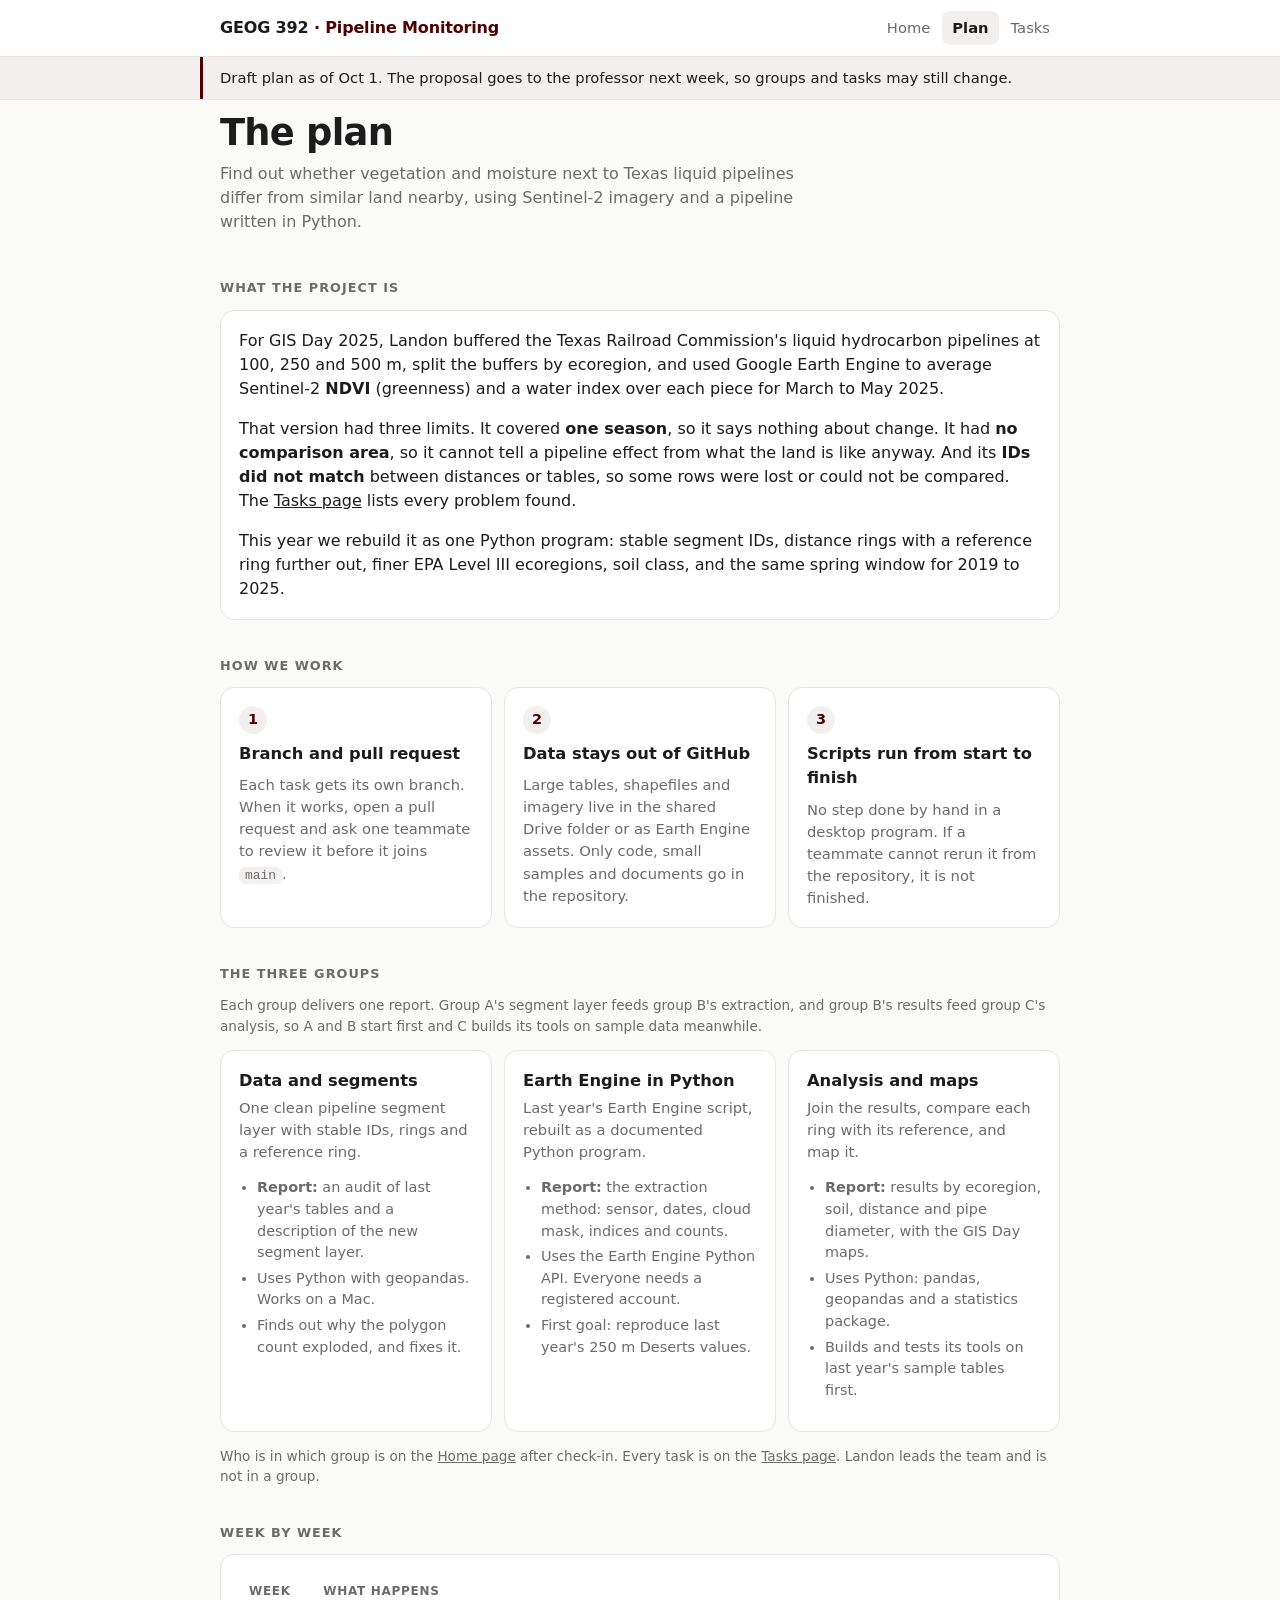
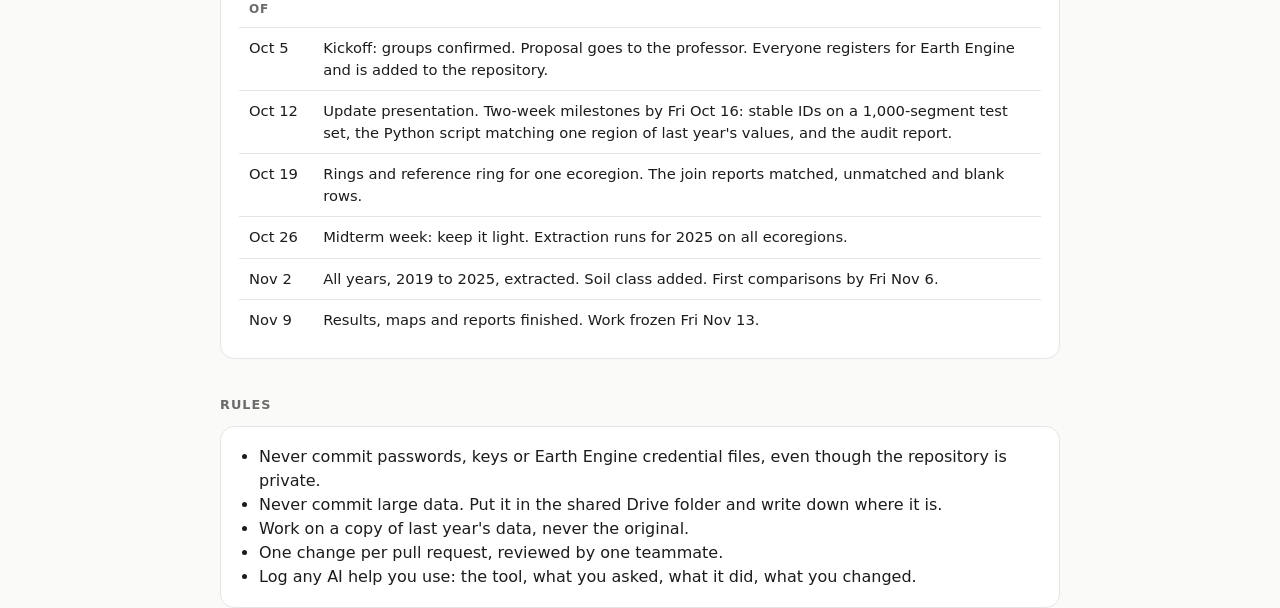
==== plan/index.html @ 5f4e8bbb "Start the pipeline monitoring project Team dashboard carried over from the routing project and rewri" ====
<!doctype html>
<html lang="en">
<head>
<meta charset="utf-8">
<meta name="viewport" content="width=device-width, initial-scale=1">
<meta name="robots" content="noindex">
<title>Plan · GEOG 392 Pipeline Monitoring</title>
<link rel="stylesheet" href="../assets/site.css">
</head>
<body>
<header class="top" id="top"></header>
<main class="wrap">

  <div class="hero">
    <h1>The plan</h1>
    <p>Find out whether vegetation and moisture next to Texas liquid pipelines differ from similar land nearby, using Sentinel-2 imagery and a pipeline written in Python.</p>
  </div>

  <h2>What the project is</h2>
  <div class="card">
    <p style="margin-top:0">For GIS Day 2025, Landon buffered the Texas Railroad Commission's liquid hydrocarbon pipelines at 100, 250 and 500 m, split the buffers by ecoregion, and used Google Earth Engine to average Sentinel-2 <b>NDVI</b> (greenness) and a water index over each piece for March to May 2025.</p>
    <p>That version had three limits. It covered <b>one season</b>, so it says nothing about change. It had <b>no comparison area</b>, so it cannot tell a pipeline effect from what the land is like anyway. And its <b>IDs did not match</b> between distances or tables, so some rows were lost or could not be compared. The <a href="../tasks/">Tasks page</a> lists every problem found.</p>
    <p style="margin-bottom:0">This year we rebuild it as one Python program: stable segment IDs, distance rings with a reference ring further out, finer EPA Level III ecoregions, soil class, and the same spring window for 2019 to 2025.</p>
  </div>

  <h2>How we work</h2>
  <div class="steps">
    <div class="card step">
      <div class="n">1</div>
      <h3>Branch and pull request</h3>
      <p>Each task gets its own branch. When it works, open a pull request and ask one teammate to review it before it joins <code>main</code>.</p>
    </div>
    <div class="card step">
      <div class="n">2</div>
      <h3>Data stays out of GitHub</h3>
      <p>Large tables, shapefiles and imagery live in the shared Drive folder or as Earth Engine assets. Only code, small samples and documents go in the repository.</p>
    </div>
    <div class="card step">
      <div class="n">3</div>
      <h3>Scripts run from start to finish</h3>
      <p>No step done by hand in a desktop program. If a teammate cannot rerun it from the repository, it is not finished.</p>
    </div>
  </div>

  <h2>The three groups</h2>
  <p class="small" style="margin-top:0">Each group delivers one report. Group A's segment layer feeds group B's extraction, and group B's results feed group C's analysis, so A and B start first and C builds its tools on sample data meanwhile.</p>
  <div class="steps">
    <div class="card group">
      <h3>Data and segments</h3>
      <p>One clean pipeline segment layer with stable IDs, rings and a reference ring.</p>
      <ul>
        <li><b>Report:</b> an audit of last year's tables and a description of the new segment layer.</li>
        <li>Uses Python with geopandas. Works on a Mac.</li>
        <li>Finds out why the polygon count exploded, and fixes it.</li>
      </ul>
    </div>
    <div class="card group">
      <h3>Earth Engine in Python</h3>
      <p>Last year's Earth Engine script, rebuilt as a documented Python program.</p>
      <ul>
        <li><b>Report:</b> the extraction method: sensor, dates, cloud mask, indices and counts.</li>
        <li>Uses the Earth Engine Python API. Everyone needs a registered account.</li>
        <li>First goal: reproduce last year's 250 m Deserts values.</li>
      </ul>
    </div>
    <div class="card group">
      <h3>Analysis and maps</h3>
      <p>Join the results, compare each ring with its reference, and map it.</p>
      <ul>
        <li><b>Report:</b> results by ecoregion, soil, distance and pipe diameter, with the GIS Day maps.</li>
        <li>Uses Python: pandas, geopandas and a statistics package.</li>
        <li>Builds and tests its tools on last year's sample tables first.</li>
      </ul>
    </div>
  </div>
  <p class="small">Who is in which group is on the <a href="../">Home page</a> after check-in. Every task is on the <a href="../tasks/">Tasks page</a>. Landon leads the team and is not in a group.</p>

  <h2>Week by week</h2>
  <div class="card scroll"><table>
    <thead><tr><th>Week of</th><th>What happens</th></tr></thead>
    <tbody>
      <tr><td>Oct 5</td><td>Kickoff: groups confirmed. Proposal goes to the professor. Everyone registers for Earth Engine and is added to the repository.</td></tr>
      <tr><td>Oct 12</td><td>Update presentation. Two-week milestones by Fri Oct 16: stable IDs on a 1,000-segment test set, the Python script matching one region of last year's values, and the audit report.</td></tr>
      <tr><td>Oct 19</td><td>Rings and reference ring for one ecoregion. The join reports matched, unmatched and blank rows.</td></tr>
      <tr><td>Oct 26</td><td>Midterm week: keep it light. Extraction runs for 2025 on all ecoregions.</td></tr>
      <tr><td>Nov 2</td><td>All years, 2019 to 2025, extracted. Soil class added. First comparisons by Fri Nov 6.</td></tr>
      <tr><td>Nov 9</td><td>Results, maps and reports finished. Work frozen Fri Nov 13.</td></tr>
    </tbody>
  </table></div>

  <h2>Rules</h2>
  <div class="card">
    <ul style="margin:0;padding-left:20px">
      <li>Never commit passwords, keys or Earth Engine credential files, even though the repository is private.</li>
      <li>Never commit large data. Put it in the shared Drive folder and write down where it is.</li>
      <li>Work on a copy of last year's data, never the original.</li>
      <li>One change per pull request, reviewed by one teammate.</li>
      <li>Log any AI help you use: the tool, what you asked, what it did, what you changed.</li>
    </ul>
  </div>

</main>
<script src="../assets/site.js"></script>
<script>topBar('plan', '../');</script>
</body>
</html>
---- assets/site.css ----
:root {
  --accent: #500000; --bg: #fafaf9; --card: #ffffff; --ink: #1c1c1c; --quiet: #6b6b6b; --line: #e7e5e4;
  --good: #1a7f37; --warn: #9a6700; --bad: #b42318; --soft: #f3efee;
}
@media (prefers-color-scheme: dark) {
  :root { --accent: #e3a5a5; --bg: #121212; --card: #1c1c1c; --ink: #f0f0f0; --quiet: #a3a3a3; --line: #2e2e2e;
    --good: #4ac26b; --warn: #d4a72c; --bad: #ff7b72; --soft: #241c1c; }
}
* { box-sizing: border-box; }
body { margin: 0; background: var(--bg); color: var(--ink); line-height: 1.5;
  font-family: Inter, system-ui, -apple-system, "Segoe UI", Roboto, sans-serif; -webkit-font-smoothing: antialiased; }
a { color: inherit; }
.wrap { max-width: 880px; margin: 0 auto; padding: 0 20px; }

/* Top bar */
.top { border-bottom: 1px solid var(--line); background: var(--card); }
.top .wrap { display: flex; align-items: center; justify-content: space-between; gap: 4px 12px; min-height: 56px; flex-wrap: wrap; padding-top: 8px; padding-bottom: 8px; }
.brand { font-weight: 700; text-decoration: none; letter-spacing: -0.01em; }
.brand span { color: var(--accent); }
nav { display: flex; gap: 2px; flex-wrap: wrap; }
nav a { text-decoration: none; color: var(--quiet); padding: 6px 10px; border-radius: 8px; font-size: 0.92rem; }
nav a:hover { background: var(--soft); color: var(--ink); }
nav a.on { color: var(--ink); font-weight: 600; background: var(--soft); }

.notice { background: var(--soft); border-bottom: 1px solid var(--line); font-size: 0.92rem; }
.notice .wrap { padding-top: 10px; padding-bottom: 10px; border-left: 3px solid var(--accent); padding-left: 17px; }

/* Sections */
main { padding: 28px 0 48px; }
.hero { padding: 12px 0 8px; }
.hero h1 { font-size: clamp(1.7rem, 4vw, 2.3rem); line-height: 1.15; letter-spacing: -0.02em; margin: 0 0 8px; }
.hero h1 em { font-style: normal; color: var(--accent); }
.hero p { color: var(--quiet); margin: 0; max-width: 60ch; }
h2 { font-size: 0.8rem; text-transform: uppercase; letter-spacing: 0.08em; color: var(--quiet); margin: 36px 0 12px; font-weight: 600; }
.card { background: var(--card); border: 1px solid var(--line); border-radius: 14px; padding: 18px; }
.small { color: var(--quiet); font-size: 0.85rem; }

/* Meetings */
.meets { display: grid; gap: 14px; }
.meet { display: flex; align-items: center; justify-content: space-between; gap: 12px 16px; flex-wrap: wrap; }
.meet + .meet { border-top: 1px solid var(--line); padding-top: 14px; }
.meet h3 { margin: 0; font-size: 1.02rem; }
.meet p { margin: 0; color: var(--quiet); font-size: 0.92rem; }

/* Steps */
.steps { display: grid; gap: 12px; grid-template-columns: repeat(auto-fit, minmax(230px, 1fr)); }
.step { display: flex; flex-direction: column; gap: 8px; }
.step .n { width: 28px; height: 28px; border-radius: 50%; background: var(--soft); color: var(--accent); font-weight: 700;
  display: grid; place-items: center; font-size: 0.9rem; }
.step h3 { margin: 0; font-size: 1.02rem; }
.step p { margin: 0; color: var(--quiet); font-size: 0.92rem; flex: 1; }
.btn { display: inline-block; text-align: center; text-decoration: none; font-weight: 600; font-size: 0.92rem;
  padding: 9px 14px; border-radius: 10px; border: 1px solid var(--line); background: var(--card); }
.btn:hover { border-color: var(--accent); }
.btn.primary { background: var(--accent); border-color: var(--accent); color: var(--card); }

/* People */
.people { display: grid; gap: 10px; grid-template-columns: minmax(0, 1fr); }
.person { display: flex; align-items: center; gap: 12px; }
.person img { width: 40px; height: 40px; border-radius: 50%; border: 1px solid var(--line); background: var(--soft); }
.person .who { min-width: 0; flex: 1; }
.person .who b { display: block; }
.person .who span { color: var(--quiet); font-size: 0.88rem; display: block; overflow: hidden; text-overflow: ellipsis; white-space: nowrap; }
.pill { display: inline-block; padding: 2px 10px; border-radius: 999px; font-size: 0.78rem; font-weight: 600; white-space: nowrap;
  background: var(--soft); color: var(--quiet); }
.pill.good { color: var(--good); } .pill.warn { color: var(--warn); } .pill.bad { color: var(--bad); }

/* Group cards on the home page and task lists on the Tasks page */
.group h3, .list h3 { margin: 0 0 4px; font-size: 1.02rem; }
.group > p { margin: 0 0 14px; color: var(--quiet); font-size: 0.92rem; }
.group > p.report a, .group li a { color: var(--accent); }
.group ul { margin: 0 0 12px; padding-left: 18px; color: var(--quiet); font-size: 0.9rem; }
.group li { margin-bottom: 4px; }
.extra { margin-top: 12px; }
.list { margin-bottom: 12px; }

/* Timeline */
.tl { list-style: none; margin: 0; padding: 0; }
.tl li { display: grid; grid-template-columns: 14px 110px 1fr; gap: 10px; align-items: center; padding: 7px 0; font-size: 0.95rem; }
.tl i { width: 10px; height: 10px; border-radius: 50%; background: var(--line); justify-self: center; }
.tl time { color: var(--quiet); font-variant-numeric: tabular-nums; }
.tl .past { color: var(--quiet); } .tl .past i { background: var(--good); }
.tl .now { font-weight: 700; } .tl .now i { background: var(--accent); box-shadow: 0 0 0 4px var(--soft); } .tl .now time { color: var(--accent); }

/* Tables on the deeper pages */
.scroll { overflow-x: auto; }
table { width: 100%; border-collapse: collapse; font-size: 0.92rem; }
th, td { text-align: left; padding: 9px 10px; border-bottom: 1px solid var(--line); vertical-align: top; }
th { color: var(--quiet); font-size: 0.75rem; text-transform: uppercase; letter-spacing: 0.06em; font-weight: 600; }
tr:last-child td { border-bottom: 0; }
td a { color: var(--accent); }
code { background: var(--soft); padding: 1px 6px; border-radius: 6px; font-size: 0.88em; }
.stats { display: grid; grid-template-columns: repeat(auto-fit, minmax(140px, 1fr)); gap: 12px; }
.stats b { display: block; font-size: 1.7rem; letter-spacing: -0.02em; }
footer { color: var(--quiet); font-size: 0.8rem; padding: 0 0 36px; }
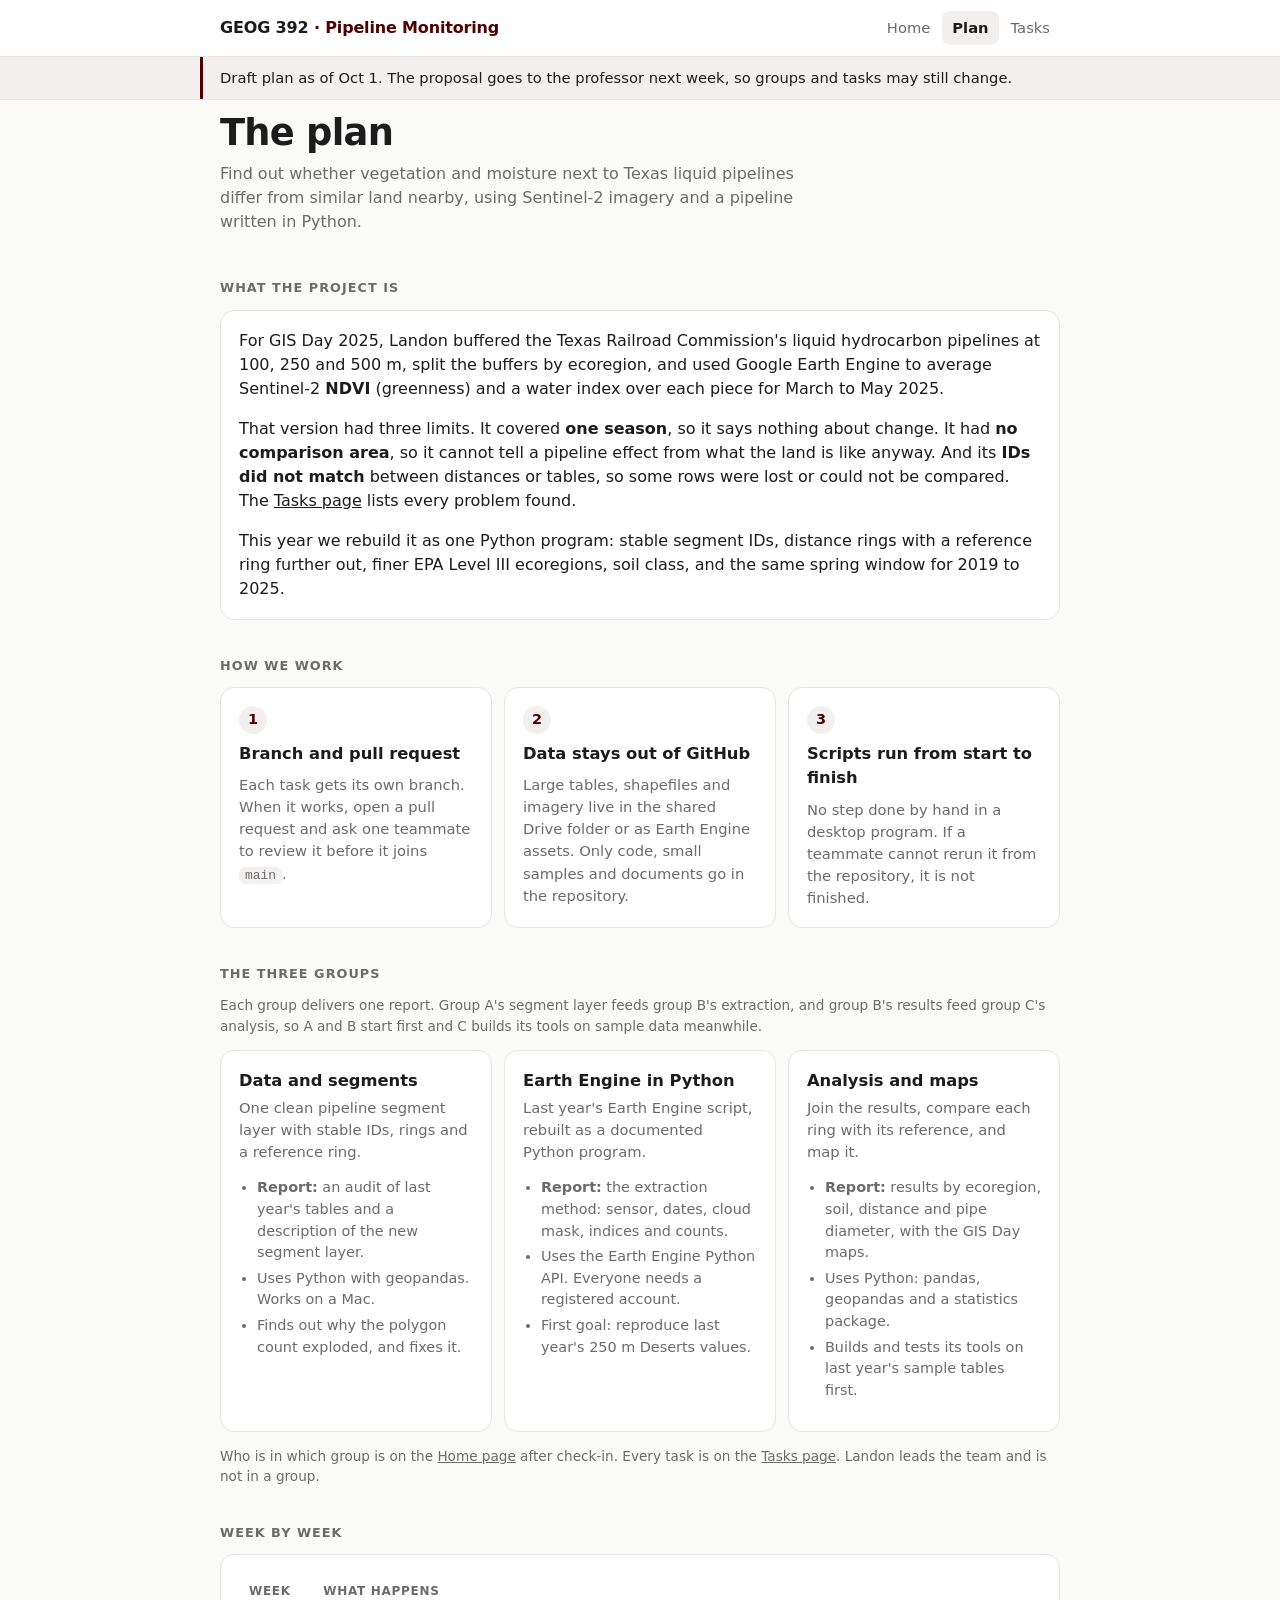
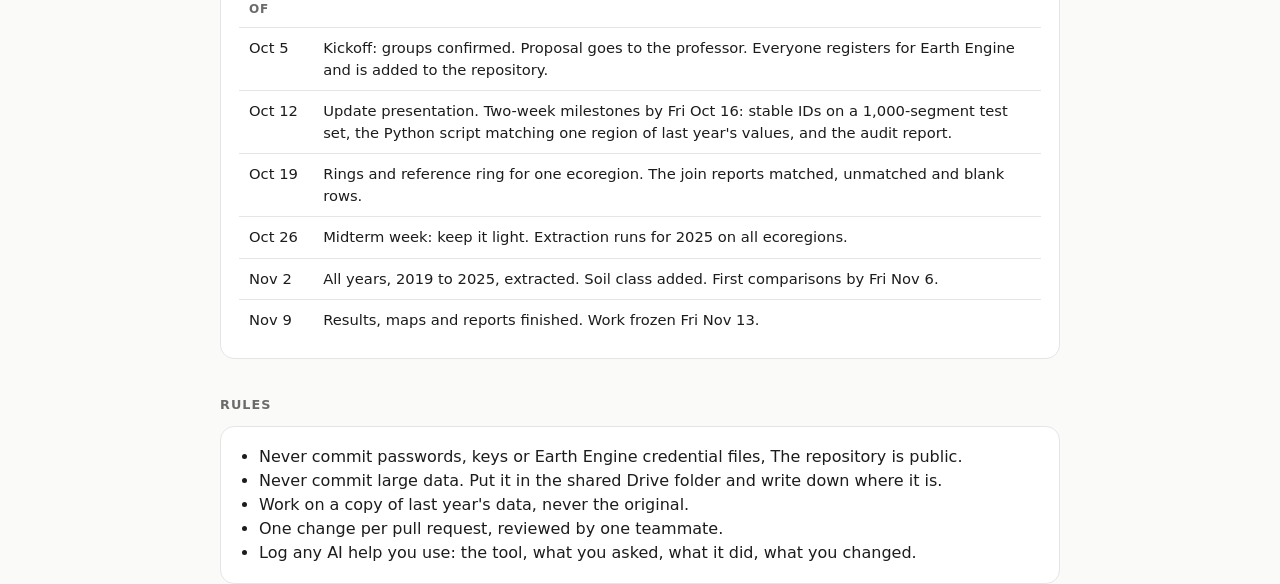
==== commit a7d31207: "Say the repository and dashboard are public The repository went public so GitHub Pages can publish t" ====
--- a/plan/index.html
+++ b/plan/index.html
@@ -91,7 +91,7 @@
   <h2>Rules</h2>
   <div class="card">
     <ul style="margin:0;padding-left:20px">
-      <li>Never commit passwords, keys or Earth Engine credential files, even though the repository is private.</li>
+      <li>Never commit passwords, keys or Earth Engine credential files, The repository is public.</li>
       <li>Never commit large data. Put it in the shared Drive folder and write down where it is.</li>
       <li>Work on a copy of last year's data, never the original.</li>
       <li>One change per pull request, reviewed by one teammate.</li>
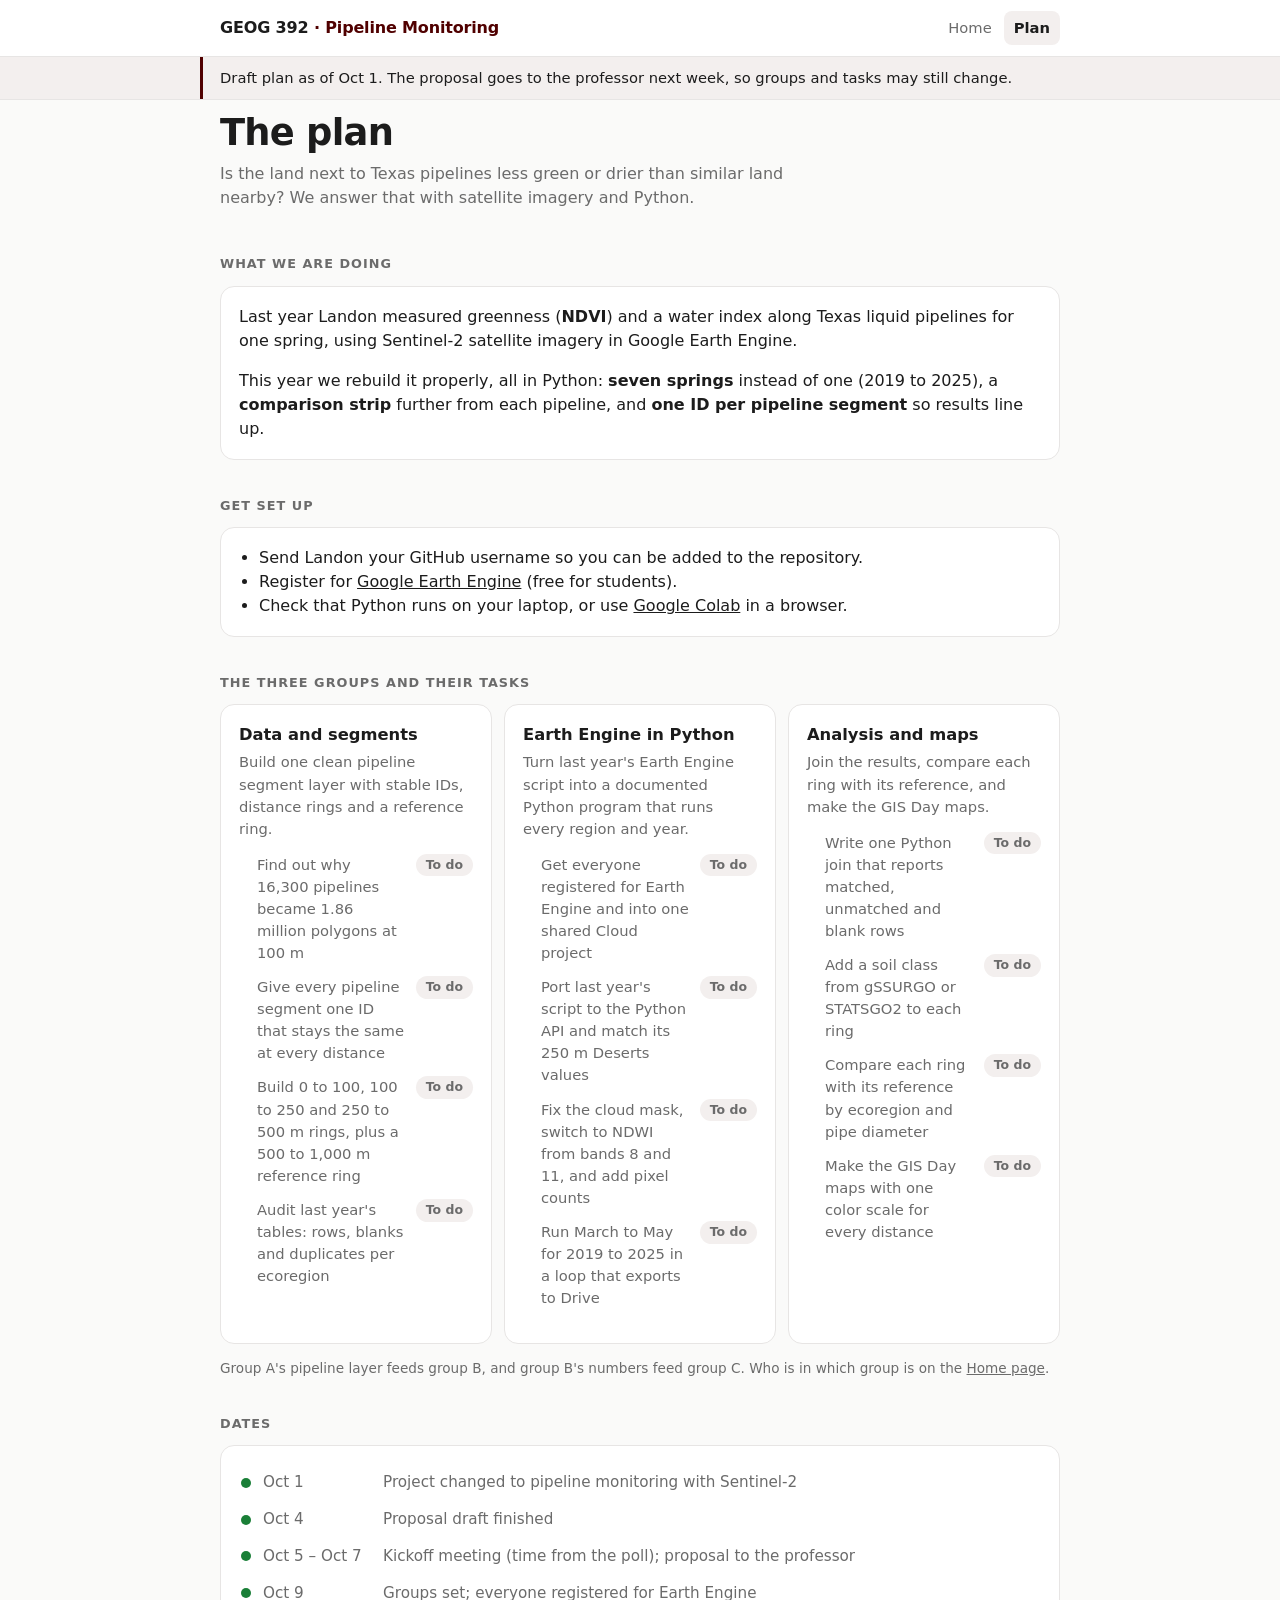
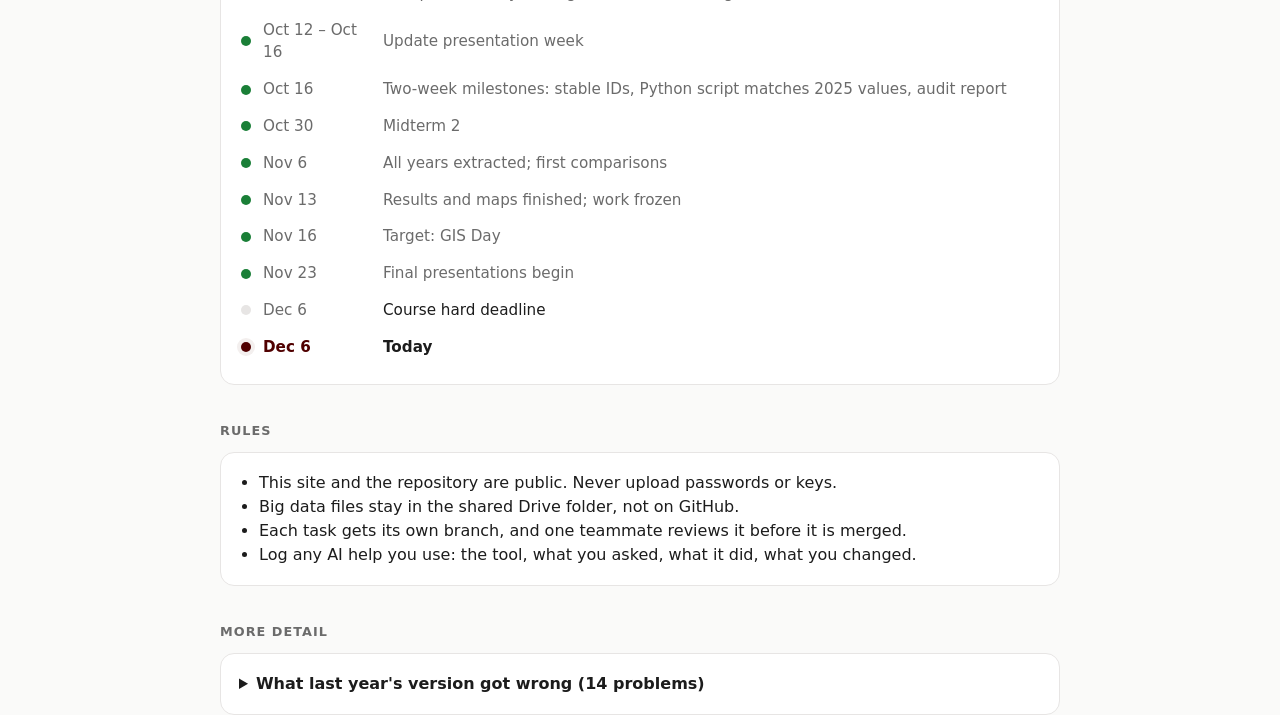
==== commit 20b18ec1: "Simplify the dashboard to two pages: Home and Plan Home shows only what to do now: vote, three steps" ====
--- a/plan/index.html
+++ b/plan/index.html
@@ -13,94 +13,78 @@
 
   <div class="hero">
     <h1>The plan</h1>
-    <p>Find out whether vegetation and moisture next to Texas liquid pipelines differ from similar land nearby, using Sentinel-2 imagery and a pipeline written in Python.</p>
+    <p>Is the land next to Texas pipelines less green or drier than similar land nearby? We answer that with satellite imagery and Python.</p>
   </div>
 
-  <h2>What the project is</h2>
+  <h2>What we are doing</h2>
   <div class="card">
-    <p style="margin-top:0">For GIS Day 2025, Landon buffered the Texas Railroad Commission's liquid hydrocarbon pipelines at 100, 250 and 500 m, split the buffers by ecoregion, and used Google Earth Engine to average Sentinel-2 <b>NDVI</b> (greenness) and a water index over each piece for March to May 2025.</p>
-    <p>That version had three limits. It covered <b>one season</b>, so it says nothing about change. It had <b>no comparison area</b>, so it cannot tell a pipeline effect from what the land is like anyway. And its <b>IDs did not match</b> between distances or tables, so some rows were lost or could not be compared. The <a href="../tasks/">Tasks page</a> lists every problem found.</p>
-    <p style="margin-bottom:0">This year we rebuild it as one Python program: stable segment IDs, distance rings with a reference ring further out, finer EPA Level III ecoregions, soil class, and the same spring window for 2019 to 2025.</p>
+    <p style="margin-top:0">Last year Landon measured greenness (<b>NDVI</b>) and a water index along Texas liquid pipelines for one spring, using Sentinel-2 satellite imagery in Google Earth Engine.</p>
+    <p style="margin-bottom:0">This year we rebuild it properly, all in Python: <b>seven springs</b> instead of one (2019 to 2025), a <b>comparison strip</b> further from each pipeline, and <b>one ID per pipeline segment</b> so results line up.</p>
   </div>
 
-  <h2>How we work</h2>
-  <div class="steps">
-    <div class="card step">
-      <div class="n">1</div>
-      <h3>Branch and pull request</h3>
-      <p>Each task gets its own branch. When it works, open a pull request and ask one teammate to review it before it joins <code>main</code>.</p>
-    </div>
-    <div class="card step">
-      <div class="n">2</div>
-      <h3>Data stays out of GitHub</h3>
-      <p>Large tables, shapefiles and imagery live in the shared Drive folder or as Earth Engine assets. Only code, small samples and documents go in the repository.</p>
-    </div>
-    <div class="card step">
-      <div class="n">3</div>
-      <h3>Scripts run from start to finish</h3>
-      <p>No step done by hand in a desktop program. If a teammate cannot rerun it from the repository, it is not finished.</p>
-    </div>
+  <h2>Get set up</h2>
+  <div class="card">
+    <ul style="margin:0;padding-left:20px">
+      <li>Send Landon your GitHub username so you can be added to the repository.</li>
+      <li>Register for <a href="https://earthengine.google.com/noncommercial/">Google Earth Engine</a> (free for students).</li>
+      <li>Check that Python runs on your laptop, or use <a href="https://colab.research.google.com/">Google Colab</a> in a browser.</li>
+    </ul>
   </div>
 
-  <h2>The three groups</h2>
-  <p class="small" style="margin-top:0">Each group delivers one report. Group A's segment layer feeds group B's extraction, and group B's results feed group C's analysis, so A and B start first and C builds its tools on sample data meanwhile.</p>
-  <div class="steps">
-    <div class="card group">
-      <h3>Data and segments</h3>
-      <p>One clean pipeline segment layer with stable IDs, rings and a reference ring.</p>
-      <ul>
-        <li><b>Report:</b> an audit of last year's tables and a description of the new segment layer.</li>
-        <li>Uses Python with geopandas. Works on a Mac.</li>
-        <li>Finds out why the polygon count exploded, and fixes it.</li>
-      </ul>
-    </div>
-    <div class="card group">
-      <h3>Earth Engine in Python</h3>
-      <p>Last year's Earth Engine script, rebuilt as a documented Python program.</p>
-      <ul>
-        <li><b>Report:</b> the extraction method: sensor, dates, cloud mask, indices and counts.</li>
-        <li>Uses the Earth Engine Python API. Everyone needs a registered account.</li>
-        <li>First goal: reproduce last year's 250 m Deserts values.</li>
-      </ul>
-    </div>
-    <div class="card group">
-      <h3>Analysis and maps</h3>
-      <p>Join the results, compare each ring with its reference, and map it.</p>
-      <ul>
-        <li><b>Report:</b> results by ecoregion, soil, distance and pipe diameter, with the GIS Day maps.</li>
-        <li>Uses Python: pandas, geopandas and a statistics package.</li>
-        <li>Builds and tests its tools on last year's sample tables first.</li>
-      </ul>
-    </div>
-  </div>
-  <p class="small">Who is in which group is on the <a href="../">Home page</a> after check-in. Every task is on the <a href="../tasks/">Tasks page</a>. Landon leads the team and is not in a group.</p>
+  <h2 id="tasks">The three groups and their tasks</h2>
+  <div class="steps" id="groups"></div>
+  <p class="small">Group A's pipeline layer feeds group B, and group B's numbers feed group C. Who is in which group is on the <a href="../">Home page</a>.</p>
 
-  <h2>Week by week</h2>
-  <div class="card scroll"><table>
-    <thead><tr><th>Week of</th><th>What happens</th></tr></thead>
-    <tbody>
-      <tr><td>Oct 5</td><td>Kickoff: groups confirmed. Proposal goes to the professor. Everyone registers for Earth Engine and is added to the repository.</td></tr>
-      <tr><td>Oct 12</td><td>Update presentation. Two-week milestones by Fri Oct 16: stable IDs on a 1,000-segment test set, the Python script matching one region of last year's values, and the audit report.</td></tr>
-      <tr><td>Oct 19</td><td>Rings and reference ring for one ecoregion. The join reports matched, unmatched and blank rows.</td></tr>
-      <tr><td>Oct 26</td><td>Midterm week: keep it light. Extraction runs for 2025 on all ecoregions.</td></tr>
-      <tr><td>Nov 2</td><td>All years, 2019 to 2025, extracted. Soil class added. First comparisons by Fri Nov 6.</td></tr>
-      <tr><td>Nov 9</td><td>Results, maps and reports finished. Work frozen Fri Nov 13.</td></tr>
-    </tbody>
-  </table></div>
+  <h2>Dates</h2>
+  <div class="card"><ul class="tl" id="timeline"></ul></div>
 
   <h2>Rules</h2>
   <div class="card">
     <ul style="margin:0;padding-left:20px">
-      <li>Never commit passwords, keys or Earth Engine credential files, The repository is public.</li>
-      <li>Never commit large data. Put it in the shared Drive folder and write down where it is.</li>
-      <li>Work on a copy of last year's data, never the original.</li>
-      <li>One change per pull request, reviewed by one teammate.</li>
+      <li>This site and the repository are public. Never upload passwords or keys.</li>
+      <li>Big data files stay in the shared Drive folder, not on GitHub.</li>
+      <li>Each task gets its own branch, and one teammate reviews it before it is merged.</li>
       <li>Log any AI help you use: the tool, what you asked, what it did, what you changed.</li>
     </ul>
   </div>
 
+  <h2>More detail</h2>
+  <details class="card">
+    <summary>What last year's version got wrong (<span id="pcount"></span>)</summary>
+    <div class="scroll"><table id="problems"><thead><tr><th>Problem</th><th>Where</th><th>Group</th><th>Status</th></tr></thead><tbody></tbody></table></div>
+    <p class="small" style="margin-bottom:0">The full audit is in the <a href="https://github.com/landon2199/texas-pipeline-sentinel2/tree/main/legacy-2025">legacy-2025 folder</a> of the repository.</p>
+  </details>
+
 </main>
 <script src="../assets/site.js"></script>
-<script>topBar('plan', '../');</script>
+<script>
+topBar('plan', '../');
+loadData('../').then(({ team, iso }) => {
+  // One card per group: its goal and its tasks with their status.
+  document.getElementById('groups').innerHTML = (team.groups ?? []).map((g) => `
+    <div class="card group">
+      <h3>${esc(g.name)}</h3>
+      <p>${esc(g.goal)}</p>
+      <ul class="tasklist">` +
+      (g.tasks ?? []).map((t) => `<li><span>${esc(t.what)}</span>${state(t.status)}</li>`).join('') +
+      `</ul>
+    </div>`).join('');
+
+  let placed = false;
+  const rows = [];
+  for (const m of team.milestones) {
+    if (!placed && m.date > iso) { rows.push(`<li class="now"><i></i><time>${day(iso)}</time><span>Today</span></li>`); placed = true; }
+    const when = m.end ? `${day(m.date)} – ${day(m.end)}` : day(m.date);
+    rows.push(`<li class="${(m.end ?? m.date) < iso ? 'past' : ''}"><i></i><time>${when}</time><span>${esc(m.label)}</span></li>`);
+  }
+  if (!placed) rows.push(`<li class="now"><i></i><time>${day(iso)}</time><span>Today</span></li>`);
+  document.getElementById('timeline').innerHTML = rows.join('');
+
+  const problems = team.problems ?? [];
+  document.getElementById('pcount').textContent = `${problems.length} problems`;
+  document.querySelector('#problems tbody').innerHTML = problems.map((p) =>
+    `<tr><td>${esc(p.name)}</td><td>${esc(p.where)}</td><td>${p.group ? esc(groupName(team, p.group)) : ''}</td><td>${state(p.status)}</td></tr>`).join('');
+}).catch((e) => { document.getElementById('groups').textContent = 'Could not load the data: ' + e.message; });
+</script>
 </body>
 </html>
--- a/assets/site.css
+++ b/assets/site.css
@@ -93,3 +93,9 @@
 .stats { display: grid; grid-template-columns: repeat(auto-fit, minmax(140px, 1fr)); gap: 12px; }
 .stats b { display: block; font-size: 1.7rem; letter-spacing: -0.02em; }
 footer { color: var(--quiet); font-size: 0.8rem; padding: 0 0 36px; }
+
+/* Collapsed detail on the Plan page */
+details.card summary { cursor: pointer; font-weight: 600; }
+details.card[open] summary { margin-bottom: 12px; }
+.tasklist { list-style: none; margin: 0; padding: 0; display: grid; gap: 8px; }
+.tasklist li { display: flex; gap: 10px; align-items: flex-start; justify-content: space-between; font-size: 0.92rem; }
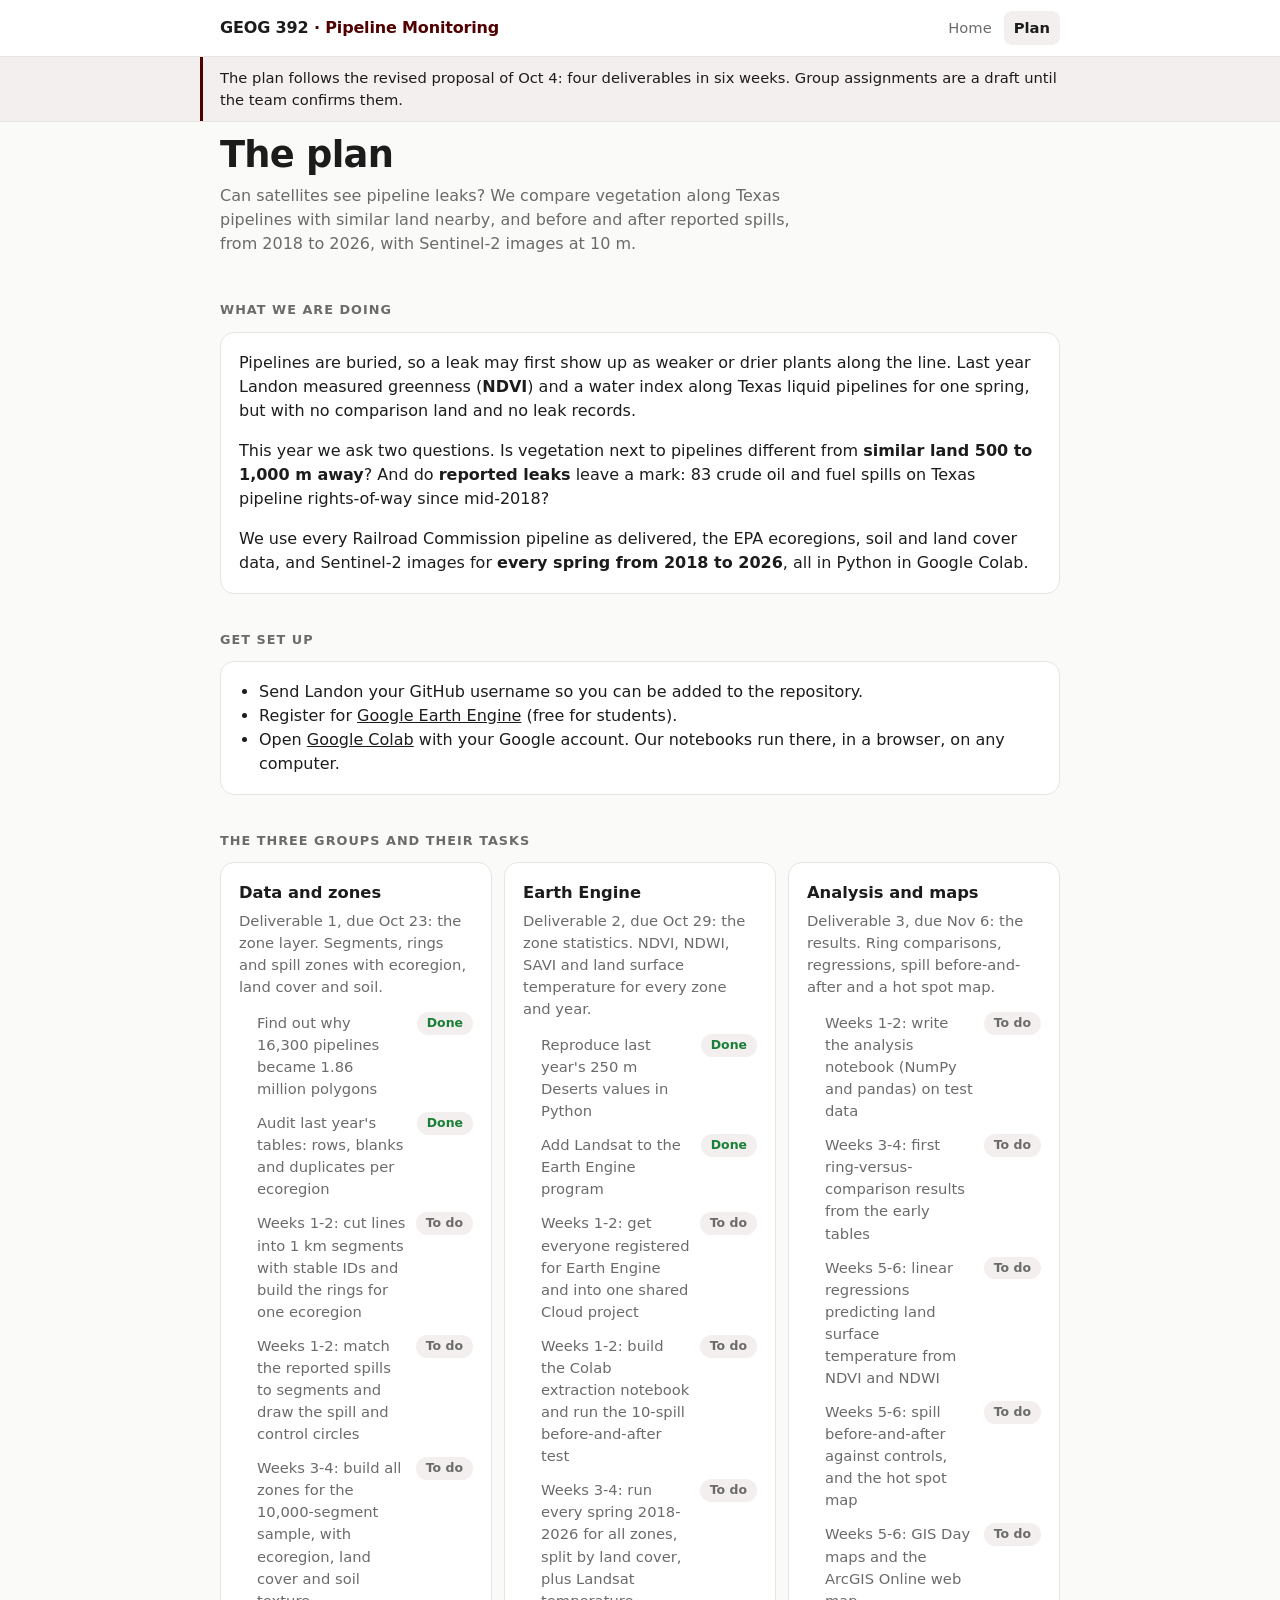
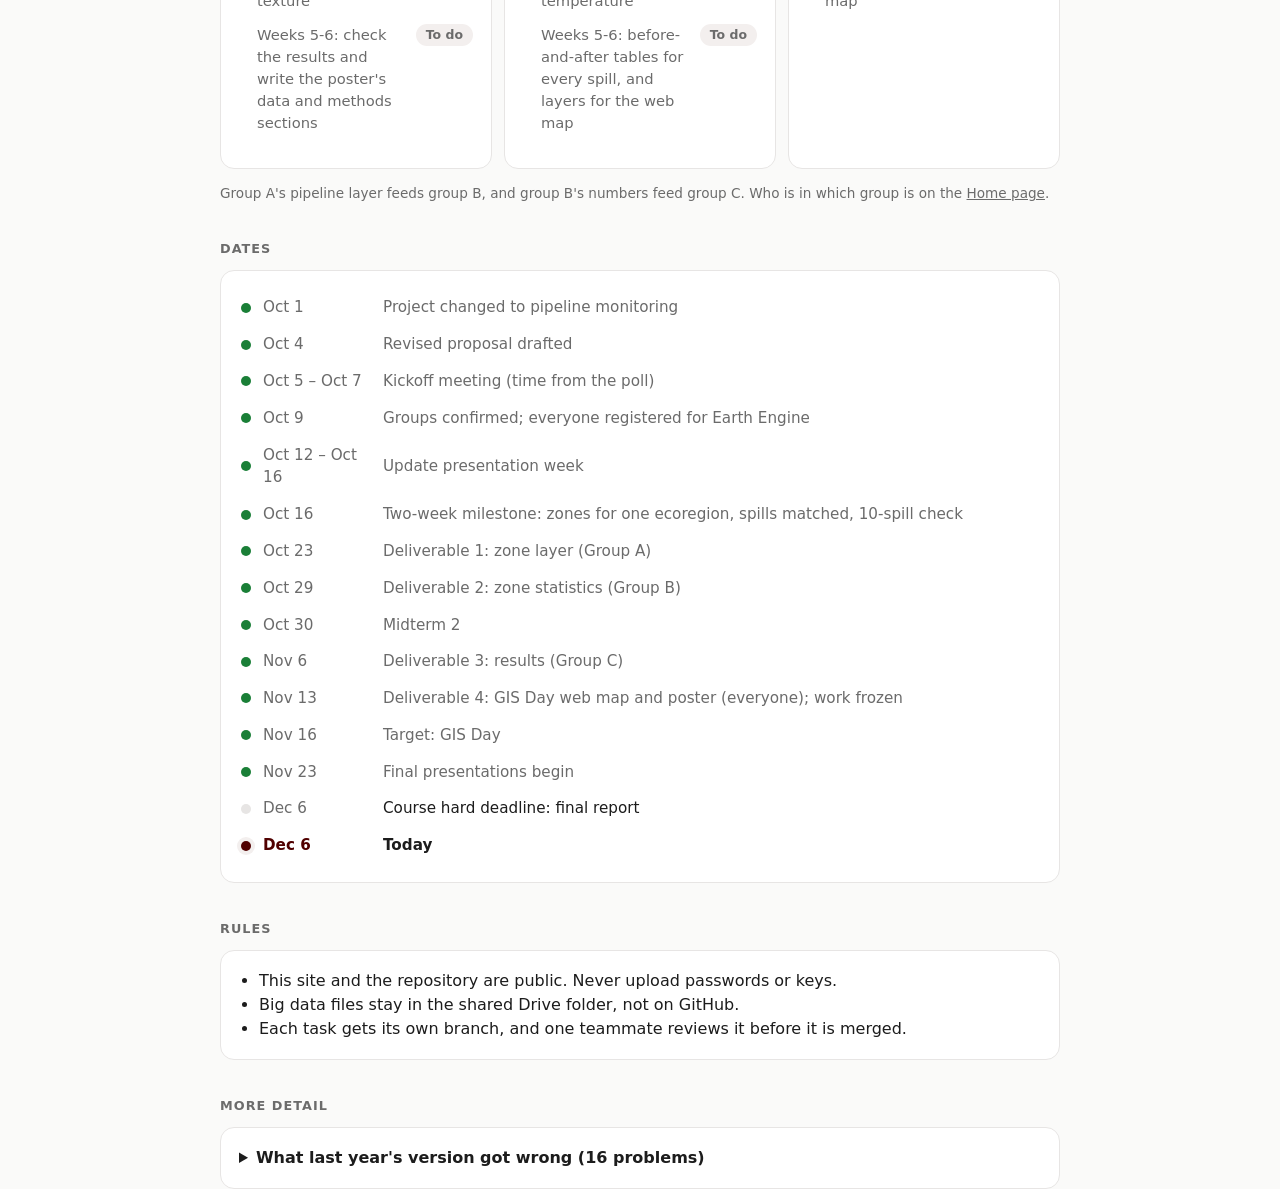
==== commit a98d995b: "Six-week plan, kickoff Oct 5, and the project's first code - Dashboard: four deliverables in six wee" ====
--- a/plan/index.html
+++ b/plan/index.html
@@ -13,13 +13,14 @@
 
   <div class="hero">
     <h1>The plan</h1>
-    <p>Is the land next to Texas pipelines less green or drier than similar land nearby? We answer that with satellite imagery and Python.</p>
+    <p>Can satellites see pipeline leaks? We compare vegetation along Texas pipelines with similar land nearby, and before and after reported spills, from 2018 to 2026, with Sentinel-2 images at 10 m.</p>
   </div>
 
   <h2>What we are doing</h2>
   <div class="card">
-    <p style="margin-top:0">Last year Landon measured greenness (<b>NDVI</b>) and a water index along Texas liquid pipelines for one spring, using Sentinel-2 satellite imagery in Google Earth Engine.</p>
-    <p style="margin-bottom:0">This year we rebuild it properly, all in Python: <b>seven springs</b> instead of one (2019 to 2025), a <b>comparison strip</b> further from each pipeline, and <b>one ID per pipeline segment</b> so results line up.</p>
+    <p style="margin-top:0">Pipelines are buried, so a leak may first show up as weaker or drier plants along the line. Last year Landon measured greenness (<b>NDVI</b>) and a water index along Texas liquid pipelines for one spring, but with no comparison land and no leak records.</p>
+    <p>This year we ask two questions. Is vegetation next to pipelines different from <b>similar land 500 to 1,000 m away</b>? And do <b>reported leaks</b> leave a mark: 83 crude oil and fuel spills on Texas pipeline rights-of-way since mid-2018?</p>
+    <p style="margin-bottom:0">We use every Railroad Commission pipeline as delivered, the EPA ecoregions, soil and land cover data, and Sentinel-2 images for <b>every spring from 2018 to 2026</b>, all in Python in Google Colab.</p>
   </div>
 
   <h2>Get set up</h2>
@@ -27,7 +28,7 @@
     <ul style="margin:0;padding-left:20px">
       <li>Send Landon your GitHub username so you can be added to the repository.</li>
       <li>Register for <a href="https://earthengine.google.com/noncommercial/">Google Earth Engine</a> (free for students).</li>
-      <li>Check that Python runs on your laptop, or use <a href="https://colab.research.google.com/">Google Colab</a> in a browser.</li>
+      <li>Open <a href="https://colab.research.google.com/">Google Colab</a> with your Google account. Our notebooks run there, in a browser, on any computer.</li>
     </ul>
   </div>
 
@@ -44,7 +45,6 @@
       <li>This site and the repository are public. Never upload passwords or keys.</li>
       <li>Big data files stay in the shared Drive folder, not on GitHub.</li>
       <li>Each task gets its own branch, and one teammate reviews it before it is merged.</li>
-      <li>Log any AI help you use: the tool, what you asked, what it did, what you changed.</li>
     </ul>
   </div>
 
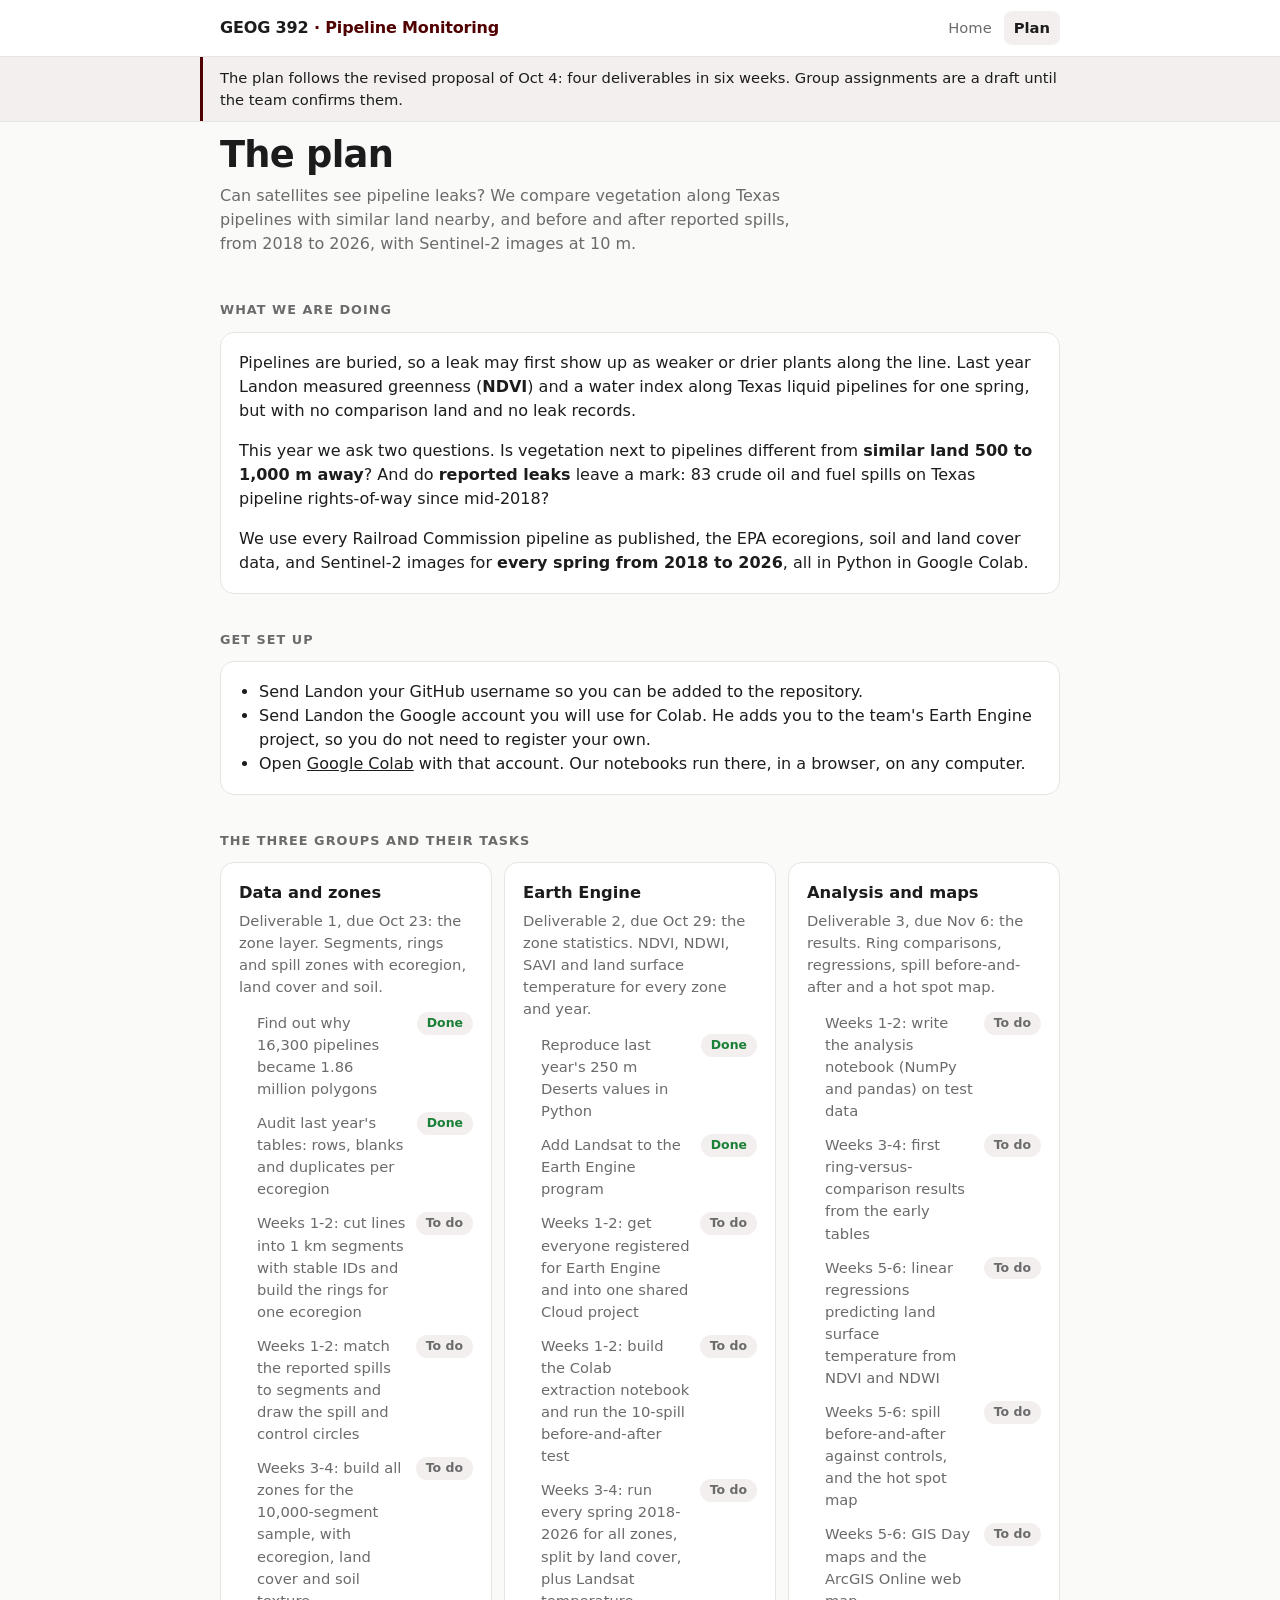
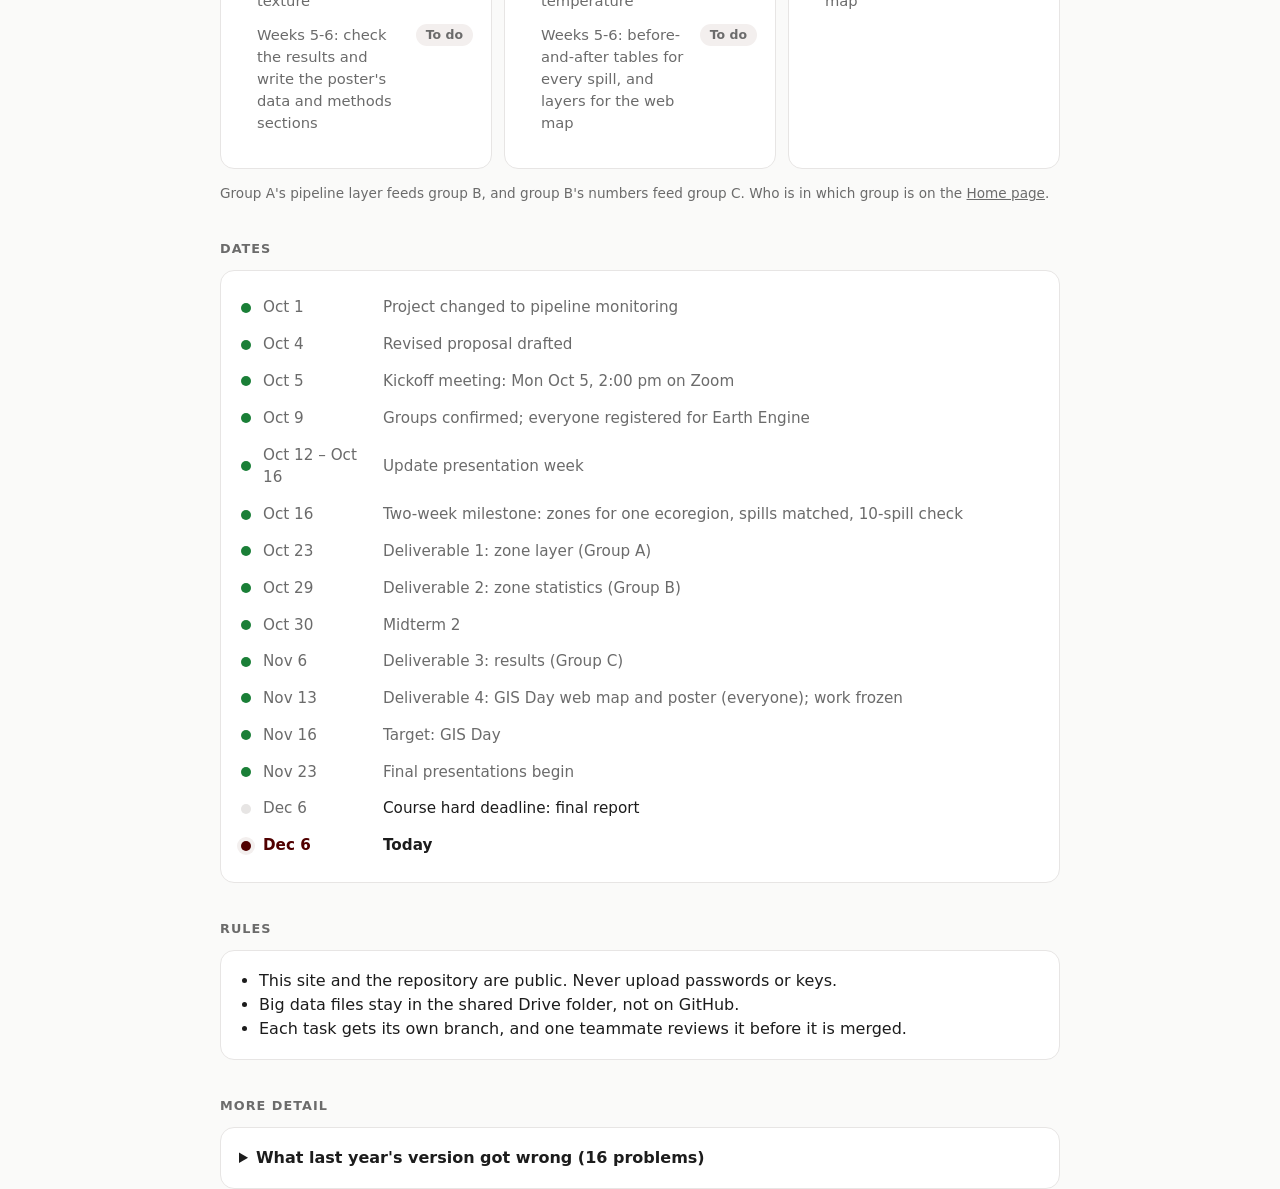
==== commit 059d7f29: "Match the setup steps to the kickoff guide; kickoff time in the dates" ====
--- a/plan/index.html
+++ b/plan/index.html
@@ -20,15 +20,15 @@
   <div class="card">
     <p style="margin-top:0">Pipelines are buried, so a leak may first show up as weaker or drier plants along the line. Last year Landon measured greenness (<b>NDVI</b>) and a water index along Texas liquid pipelines for one spring, but with no comparison land and no leak records.</p>
     <p>This year we ask two questions. Is vegetation next to pipelines different from <b>similar land 500 to 1,000 m away</b>? And do <b>reported leaks</b> leave a mark: 83 crude oil and fuel spills on Texas pipeline rights-of-way since mid-2018?</p>
-    <p style="margin-bottom:0">We use every Railroad Commission pipeline as delivered, the EPA ecoregions, soil and land cover data, and Sentinel-2 images for <b>every spring from 2018 to 2026</b>, all in Python in Google Colab.</p>
+    <p style="margin-bottom:0">We use every Railroad Commission pipeline as published, the EPA ecoregions, soil and land cover data, and Sentinel-2 images for <b>every spring from 2018 to 2026</b>, all in Python in Google Colab.</p>
   </div>
 
   <h2>Get set up</h2>
   <div class="card">
     <ul style="margin:0;padding-left:20px">
       <li>Send Landon your GitHub username so you can be added to the repository.</li>
-      <li>Register for <a href="https://earthengine.google.com/noncommercial/">Google Earth Engine</a> (free for students).</li>
-      <li>Open <a href="https://colab.research.google.com/">Google Colab</a> with your Google account. Our notebooks run there, in a browser, on any computer.</li>
+      <li>Send Landon the Google account you will use for Colab. He adds you to the team's Earth Engine project, so you do not need to register your own.</li>
+      <li>Open <a href="https://colab.research.google.com/">Google Colab</a> with that account. Our notebooks run there, in a browser, on any computer.</li>
     </ul>
   </div>
 
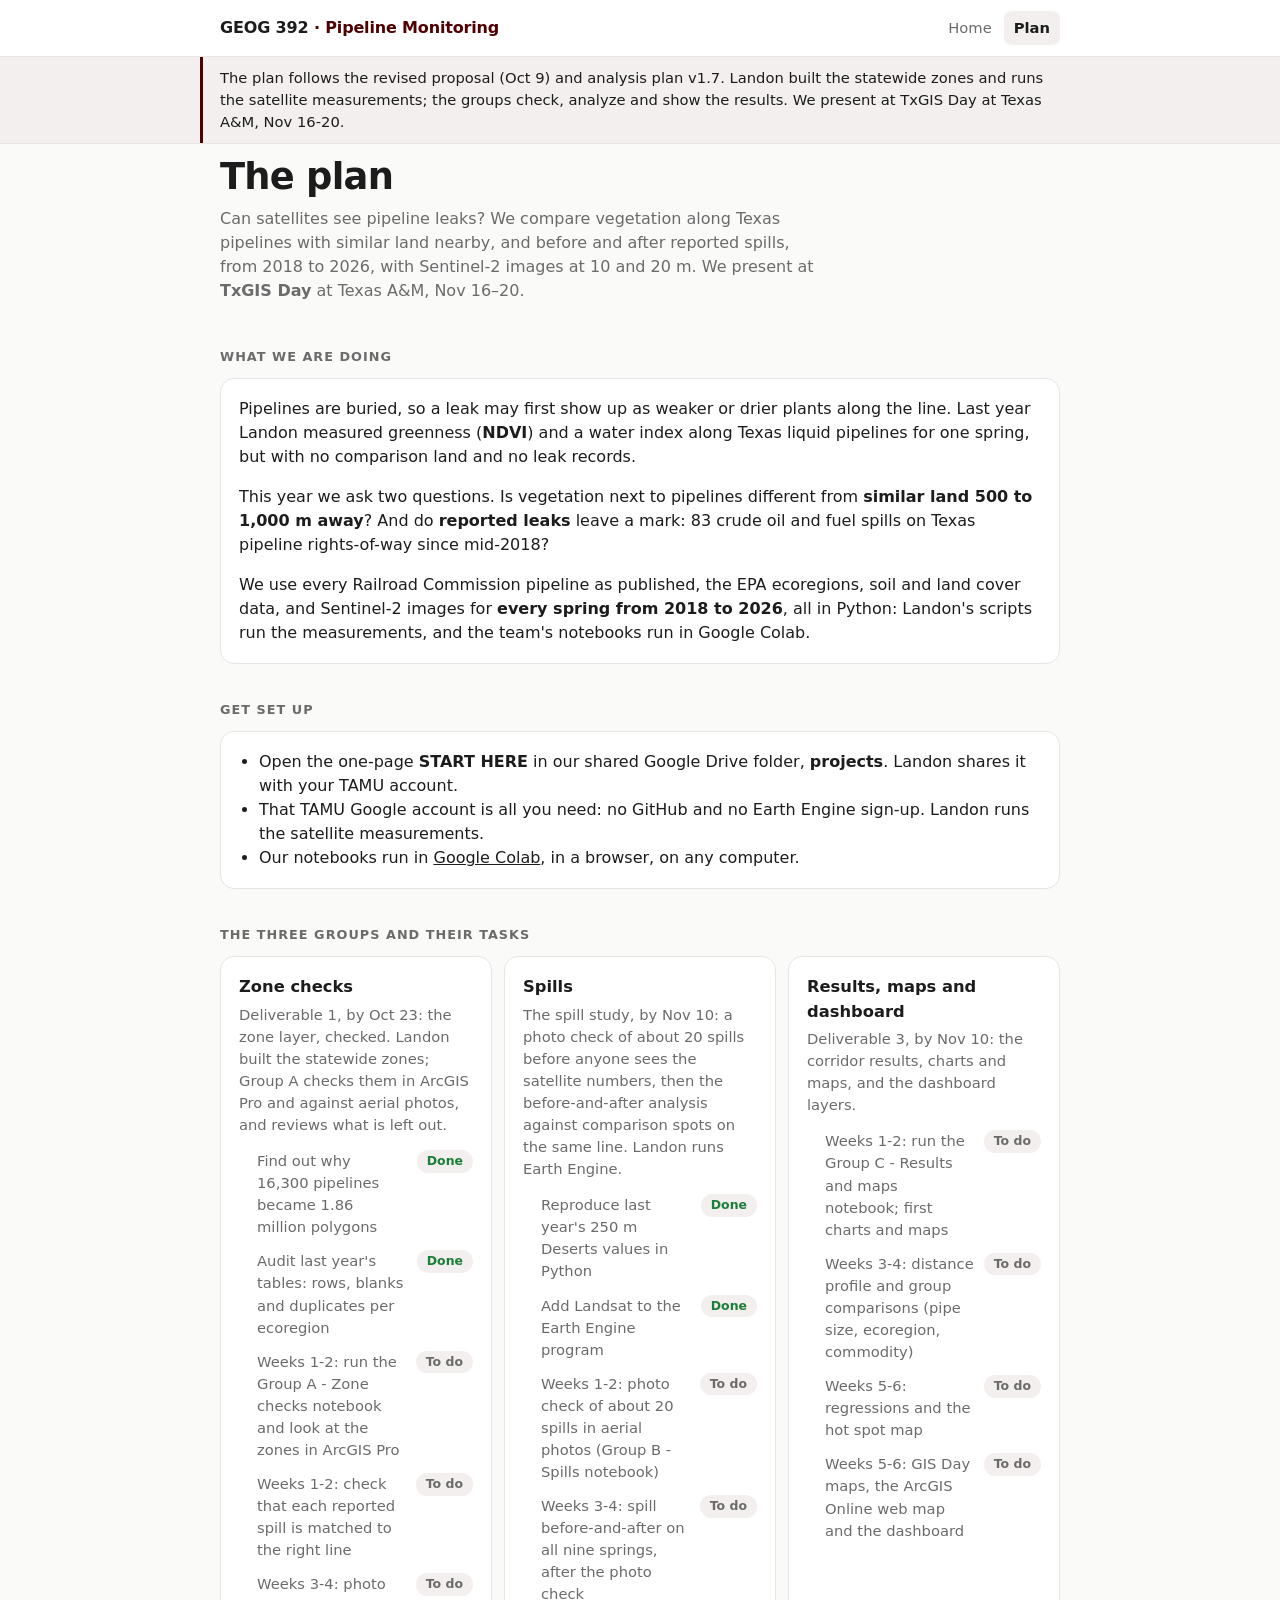
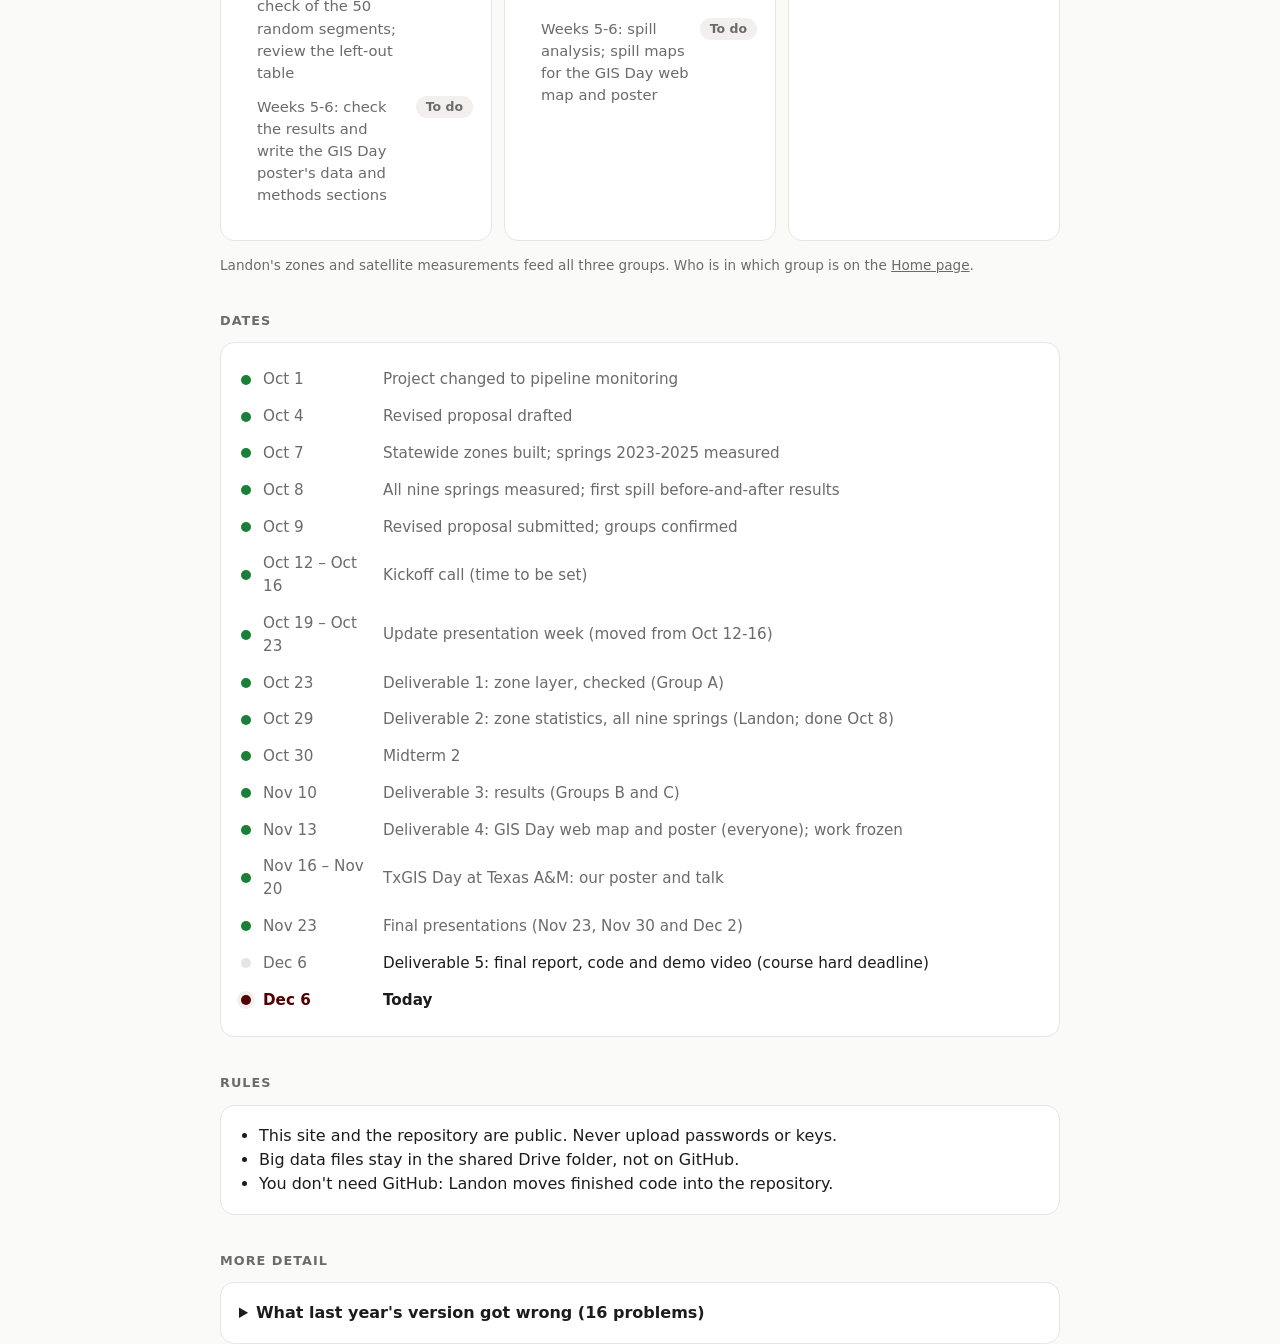
==== commit 441fafd8: "GIS Day is back: count down to TxGIS Day (Nov 16-20), then the final report; dates and tasks match t" ====
--- a/plan/index.html
+++ b/plan/index.html
@@ -13,28 +13,28 @@
 
   <div class="hero">
     <h1>The plan</h1>
-    <p>Can satellites see pipeline leaks? We compare vegetation along Texas pipelines with similar land nearby, and before and after reported spills, from 2018 to 2026, with Sentinel-2 images at 10 m.</p>
+    <p>Can satellites see pipeline leaks? We compare vegetation along Texas pipelines with similar land nearby, and before and after reported spills, from 2018 to 2026, with Sentinel-2 images at 10 and 20 m. We present at <b>TxGIS Day</b> at Texas A&amp;M, Nov 16–20.</p>
   </div>
 
   <h2>What we are doing</h2>
   <div class="card">
     <p style="margin-top:0">Pipelines are buried, so a leak may first show up as weaker or drier plants along the line. Last year Landon measured greenness (<b>NDVI</b>) and a water index along Texas liquid pipelines for one spring, but with no comparison land and no leak records.</p>
     <p>This year we ask two questions. Is vegetation next to pipelines different from <b>similar land 500 to 1,000 m away</b>? And do <b>reported leaks</b> leave a mark: 83 crude oil and fuel spills on Texas pipeline rights-of-way since mid-2018?</p>
-    <p style="margin-bottom:0">We use every Railroad Commission pipeline as published, the EPA ecoregions, soil and land cover data, and Sentinel-2 images for <b>every spring from 2018 to 2026</b>, all in Python in Google Colab.</p>
+    <p style="margin-bottom:0">We use every Railroad Commission pipeline as published, the EPA ecoregions, soil and land cover data, and Sentinel-2 images for <b>every spring from 2018 to 2026</b>, all in Python: Landon's scripts run the measurements, and the team's notebooks run in Google Colab.</p>
   </div>
 
   <h2>Get set up</h2>
   <div class="card">
     <ul style="margin:0;padding-left:20px">
-      <li>Send Landon your GitHub username so you can be added to the repository.</li>
-      <li>Send Landon the Google account you will use for Colab. He adds you to the team's Earth Engine project, so you do not need to register your own.</li>
-      <li>Open <a href="https://colab.research.google.com/">Google Colab</a> with that account. Our notebooks run there, in a browser, on any computer.</li>
+      <li>Open the one-page <b>START HERE</b> in our shared Google Drive folder, <b>projects</b>. Landon shares it with your TAMU account.</li>
+      <li>That TAMU Google account is all you need: no GitHub and no Earth Engine sign-up. Landon runs the satellite measurements.</li>
+      <li>Our notebooks run in <a href="https://colab.research.google.com/">Google Colab</a>, in a browser, on any computer.</li>
     </ul>
   </div>
 
   <h2 id="tasks">The three groups and their tasks</h2>
   <div class="steps" id="groups"></div>
-  <p class="small">Group A's pipeline layer feeds group B, and group B's numbers feed group C. Who is in which group is on the <a href="../">Home page</a>.</p>
+  <p class="small">Landon's zones and satellite measurements feed all three groups. Who is in which group is on the <a href="../">Home page</a>.</p>
 
   <h2>Dates</h2>
   <div class="card"><ul class="tl" id="timeline"></ul></div>
@@ -44,7 +44,7 @@
     <ul style="margin:0;padding-left:20px">
       <li>This site and the repository are public. Never upload passwords or keys.</li>
       <li>Big data files stay in the shared Drive folder, not on GitHub.</li>
-      <li>Each task gets its own branch, and one teammate reviews it before it is merged.</li>
+      <li>You don't need GitHub: Landon moves finished code into the repository.</li>
     </ul>
   </div>
 
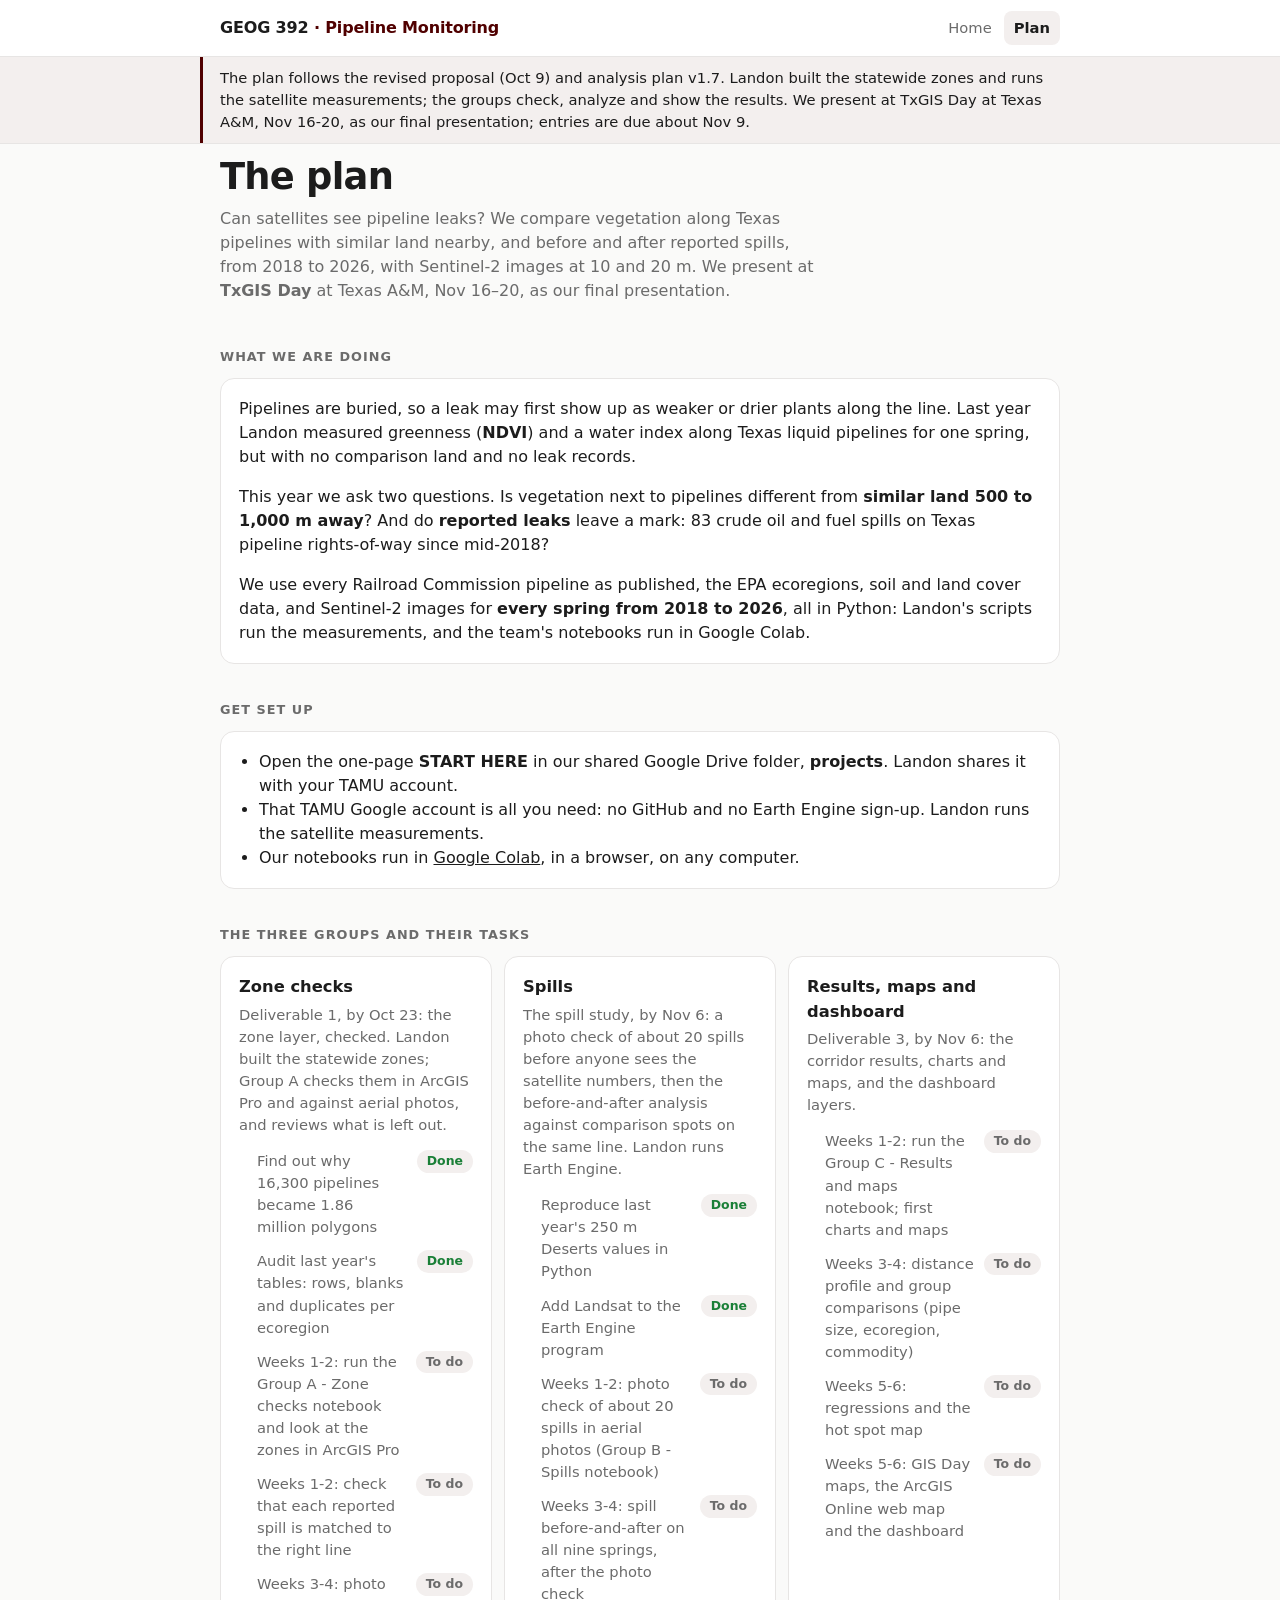
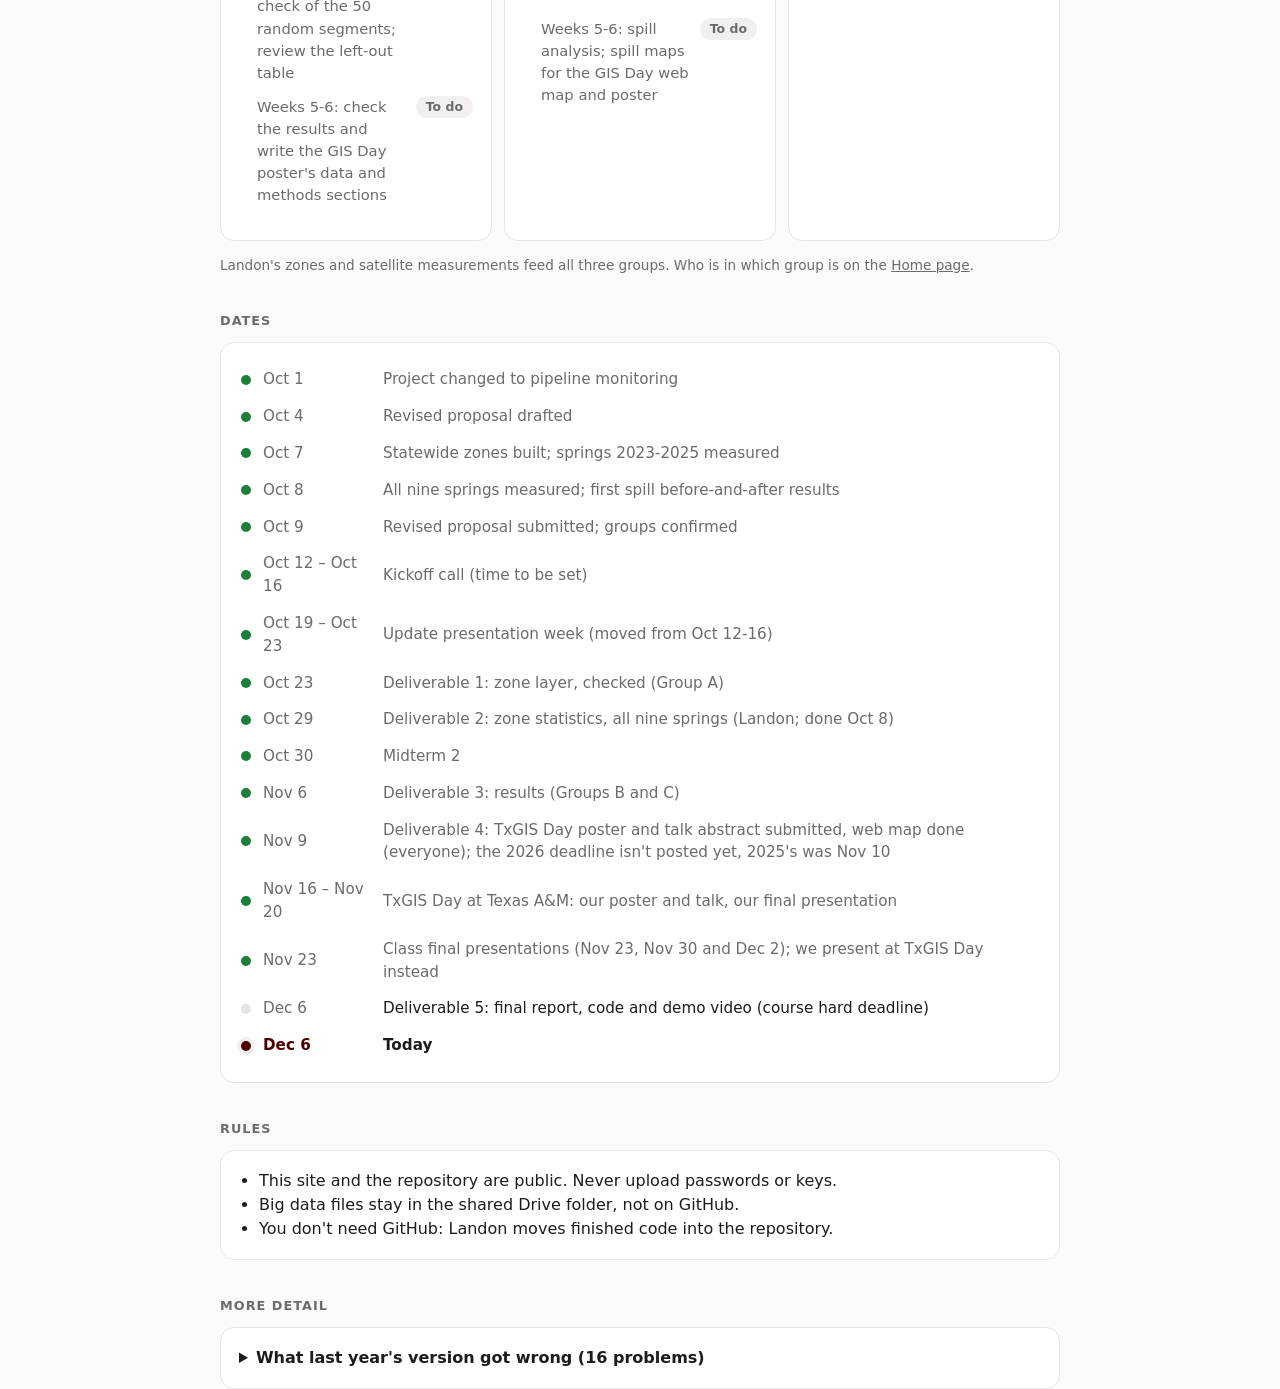
==== commit 4de8496c: "TxGIS Day is the final presentation: entries due about Nov 9, results Nov 6; Figure 1 labels the 12 " ====
--- a/plan/index.html
+++ b/plan/index.html
@@ -13,7 +13,7 @@
 
   <div class="hero">
     <h1>The plan</h1>
-    <p>Can satellites see pipeline leaks? We compare vegetation along Texas pipelines with similar land nearby, and before and after reported spills, from 2018 to 2026, with Sentinel-2 images at 10 and 20 m. We present at <b>TxGIS Day</b> at Texas A&amp;M, Nov 16–20.</p>
+    <p>Can satellites see pipeline leaks? We compare vegetation along Texas pipelines with similar land nearby, and before and after reported spills, from 2018 to 2026, with Sentinel-2 images at 10 and 20 m. We present at <b>TxGIS Day</b> at Texas A&amp;M, Nov 16–20, as our final presentation.</p>
   </div>
 
   <h2>What we are doing</h2>
